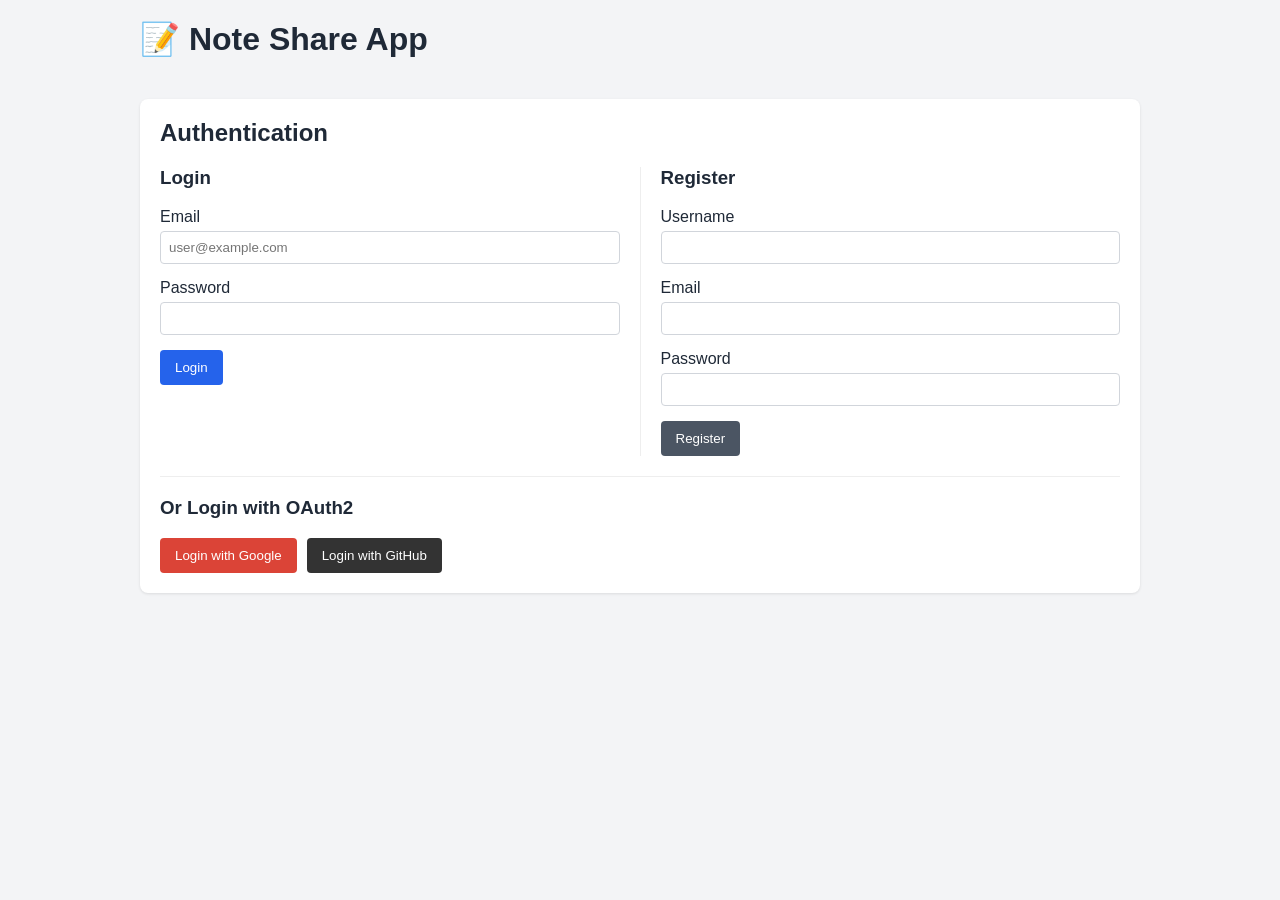
==== src/main/resources/static/index.html @ fef1c325 "feat: implement OAuth2 login with Google and GitHub" ====
<!DOCTYPE html>
<html lang="en">
<head>
    <meta charset="UTF-8">
    <meta name="viewport" content="width=device-width, initial-scale=1.0">
    <title>Note Share Tester</title>
    <style>
        :root {
            --primary: #2563eb;
            --danger: #dc2626;
            --success: #16a34a;
            --bg: #f3f4f6;
            --card: #ffffff;
        }
        body {
            font-family: -apple-system, BlinkMacSystemFont, "Segoe UI", Roboto, sans-serif;
            background-color: var(--bg);
            margin: 0;
            padding: 20px;
            color: #1f2937;
        }
        .container {
            max-width: 1000px;
            margin: 0 auto;
        }
        .card {
            background: var(--card);
            padding: 20px;
            border-radius: 8px;
            box-shadow: 0 1px 3px rgba(0,0,0,0.1);
            margin-bottom: 20px;
        }
        h1, h2, h3 { margin-top: 0; }
        .hidden { display: none !important; }

        /* Forms */
        .form-group { margin-bottom: 15px; }
        label { display: block; margin-bottom: 5px; font-weight: 500; }
        input, textarea, select {
            width: 100%;
            padding: 8px;
            border: 1px solid #d1d5db;
            border-radius: 4px;
            box-sizing: border-box;
        }
        button {
            background-color: var(--primary);
            color: white;
            padding: 10px 15px;
            border: none;
            border-radius: 4px;
            cursor: pointer;
            font-weight: 500;
        }
        button:hover { opacity: 0.9; }
        button.danger { background-color: var(--danger); }
        button.secondary { background-color: #4b5563; }

        /* Auth Buttons */
        .oauth-buttons { display: flex; gap: 10px; margin-top: 10px; }
        .btn-google { background-color: #db4437; }
        .btn-github { background-color: #333; }

        /* Note List */
        .note-item {
            border: 1px solid #e5e7eb;
            padding: 15px;
            border-radius: 6px;
            margin-bottom: 10px;
            display: flex;
            justify-content: space-between;
            align-items: center;
        }
        .note-info h4 { margin: 0 0 5px 0; }
        .note-meta { font-size: 0.85em; color: #6b7280; }
        .note-actions { display: flex; gap: 5px; }

        /* Navbar */
        .navbar {
            display: flex;
            justify-content: space-between;
            align-items: center;
            margin-bottom: 20px;
        }
        .status { font-weight: bold; }
        .token-display {
            word-break: break-all;
            font-size: 0.7em;
            background: #eee;
            padding: 5px;
            margin-top: 5px;
            max-height: 50px;
            overflow-y: auto;
        }
    </style>
</head>
<body>

<div class="container">
    <div class="navbar">
        <h1>📝 Note Share App</h1>
        <div id="userInfoSection" class="hidden">
            <span>Hello, <span id="displayUsername">User</span></span>
            <button onclick="logout()" class="secondary" style="margin-left: 10px;">Logout</button>
        </div>
    </div>

    <div id="authSection">
        <div class="card">
            <h2>Authentication</h2>
            <div style="display: flex; gap: 20px;">
                <div style="flex: 1;">
                    <h3>Login</h3>
                    <form onsubmit="handleLogin(event)">
                        <div class="form-group">
                            <label>Email</label>
                            <input type="email" name="email" required placeholder="user@example.com">
                        </div>
                        <div class="form-group">
                            <label>Password</label>
                            <input type="password" name="password" required>
                        </div>
                        <button type="submit">Login</button>
                    </form>
                </div>
                <div style="border-left: 1px solid #eee; padding-left: 20px; flex: 1;">
                    <h3>Register</h3>
                    <form onsubmit="handleRegister(event)">
                        <div class="form-group">
                            <label>Username</label>
                            <input type="text" name="username" required>
                        </div>
                        <div class="form-group">
                            <label>Email</label>
                            <input type="email" name="email" required>
                        </div>
                        <div class="form-group">
                            <label>Password</label>
                            <input type="password" name="password" required>
                        </div>
                        <button type="submit" class="secondary">Register</button>
                    </form>
                </div>
            </div>

            <hr style="margin: 20px 0; border: 0; border-top: 1px solid #eee;">

            <h3>Or Login with OAuth2</h3>
            <div class="oauth-buttons">
                <a href="http://localhost:8080/oauth2/authorization/google">
                    <button type="button" class="btn-google">Login with Google</button>
                </a>
                <a href="http://localhost:8080/oauth2/authorization/github">
                    <button type="button" class="btn-github">Login with GitHub</button>
                </a>
            </div>
        </div>
    </div>

    <div id="appSection" class="hidden">

        <div class="card">
            <h2>My Profile</h2>
            <div id="profileDetails">Loading...</div>
        </div>

        <div class="card">
            <h2>Upload Note</h2>
            <form onsubmit="handleUpload(event)">
                <div class="form-group">
                    <label>Title</label>
                    <input type="text" id="uploadTitle" required>
                </div>
                <div class="form-group">
                    <label>Subject</label>
                    <input type="text" id="uploadSubject">
                </div>
                <div class="form-group">
                    <label>Description</label>
                    <textarea id="uploadDesc" rows="2"></textarea>
                </div>
                <div class="form-group">
                    <label>File</label>
                    <input type="file" id="uploadFile" required>
                </div>
                <button type="submit">Upload Note</button>
            </form>
        </div>

        <div class="card">
            <div style="display: flex; justify-content: space-between; align-items: center;">
                <h2>All Notes</h2>
                <button onclick="loadNotes()" class="secondary">Refresh</button>
            </div>
            <div id="notesList">
                <p>Loading notes...</p>
            </div>
        </div>
    </div>
</div>

<script>
    const API_BASE = 'http://localhost:8080';
    let authToken = localStorage.getItem('jwt_token');

    // --- INIT ---
    window.onload = function() {
        // Check for OAuth2 token in URL (redirected from backend)
        const params = new URLSearchParams(window.location.search);
        const urlToken = params.get('token');

        if (urlToken) {
            authToken = urlToken;
            localStorage.setItem('jwt_token', authToken);
            // Clean URL
            window.history.replaceState({}, document.title, "/");
        }

        updateUIState();
    };

    function updateUIState() {
        const authSection = document.getElementById('authSection');
        const appSection = document.getElementById('appSection');
        const userInfoSection = document.getElementById('userInfoSection');

        if (authToken) {
            authSection.classList.add('hidden');
            appSection.classList.remove('hidden');
            userInfoSection.classList.remove('hidden');
            loadProfile();
            loadNotes();
        } else {
            authSection.classList.remove('hidden');
            appSection.classList.add('hidden');
            userInfoSection.classList.add('hidden');
        }
    }

    function logout() {
        authToken = null;
        localStorage.removeItem('jwt_token');
        updateUIState();
    }

    // --- API HELPERS ---
    async function fetchAuth(endpoint, options = {}) {
        options.headers = options.headers || {};
        options.headers['Authorization'] = `Bearer ${authToken}`;

        const response = await fetch(`${API_BASE}${endpoint}`, options);
        if (response.status === 401 || response.status === 403) {
            alert("Session expired. Please login again.");
            logout();
            return null;
        }
        return response;
    }

    // --- AUTH ACTIONS ---
    async function handleLogin(e) {
        e.preventDefault();
        const form = e.target;
        const payload = {
            email: form.email.value,
            password: form.password.value
        };

        try {
            const res = await fetch(`${API_BASE}/auth/login`, {
                method: 'POST',
                headers: { 'Content-Type': 'application/json' },
                body: JSON.stringify(payload)
            });

            if (!res.ok) throw new Error('Login failed');

            const data = await res.json();
            authToken = data.accessToken;
            localStorage.setItem('jwt_token', authToken);
            updateUIState();
            form.reset();
        } catch (err) {
            alert(err.message);
        }
    }

    async function handleRegister(e) {
        e.preventDefault();
        const form = e.target;
        const payload = {
            username: form.username.value,
            email: form.email.value,
            password: form.password.value
        };

        try {
            const res = await fetch(`${API_BASE}/auth/register`, {
                method: 'POST',
                headers: { 'Content-Type': 'application/json' },
                body: JSON.stringify(payload)
            });

            if (!res.ok) throw new Error('Registration failed');

            const data = await res.json();
            authToken = data.accessToken;
            localStorage.setItem('jwt_token', authToken);
            updateUIState();
            form.reset();
            alert("Registered successfully!");
        } catch (err) {
            alert(err.message);
        }
    }

    // --- DATA ACTIONS ---
    async function loadProfile() {
        const res = await fetchAuth('/users/profile/me');
        if (!res) return;
        const data = await res.json();

        document.getElementById('displayUsername').innerText = data.username;
        document.getElementById('profileDetails').innerHTML = `
            <p><strong>Username:</strong> ${data.username}</p>
            <p><strong>Email:</strong> ${data.email}</p>
            <p><strong>Uploaded Notes:</strong> ${data.uploadedNotes ? data.uploadedNotes.length : 0}</p>
            <p><strong>Bookmarked Notes:</strong> ${data.bookmarkedNotes ? data.bookmarkedNotes.length : 0}</p>
        `;
    }

    async function loadNotes() {
        const res = await fetchAuth('/notes'); // Defaults: page 0, size 10
        if (!res) return;
        const page = await res.json();
        const notes = page.content;

        const list = document.getElementById('notesList');
        if (notes.length === 0) {
            list.innerHTML = '<p>No notes found.</p>';
            return;
        }

        list.innerHTML = notes.map(note => `
            <div class="note-item">
                <div class="note-info">
                    <h4>${note.title} <span style="font-weight:normal; font-size:0.8em; color:#666">(${note.fileType})</span></h4>
                    <div class="note-meta">
                        Subject: ${note.subject || 'N/A'} |
                        By: ${note.uploadedBy} |
                        Size: ${(note.fileSize / 1024).toFixed(1)} KB
                    </div>
                </div>
                <div class="note-actions">
                    <button onclick="downloadNote(${note.id})" class="secondary">Download</button>
                    <button onclick="deleteNote(${note.id})" class="danger">Delete</button>
                </div>
            </div>
        `).join('');
    }

    async function handleUpload(e) {
        e.preventDefault();
        const formData = new FormData();
        formData.append('title', document.getElementById('uploadTitle').value);
        formData.append('subject', document.getElementById('uploadSubject').value);
        formData.append('description', document.getElementById('uploadDesc').value);
        formData.append('file', document.getElementById('uploadFile').files[0]);

        try {
            const res = await fetchAuth('/notes/upload', {
                method: 'POST',
                // Content-Type header is auto-set by browser for FormData with boundary
                body: formData
            });

            if (res.ok) {
                alert('Note uploaded!');
                e.target.reset();
                loadNotes();
                loadProfile(); // Update count
            } else {
                alert('Upload failed');
            }
        } catch (err) {
            console.error(err);
            alert('Error uploading note');
        }
    }

    async function deleteNote(id) {
        if (!confirm('Are you sure?')) return;

        const res = await fetchAuth(`/notes/${id}`, { method: 'DELETE' });
        if (res && res.ok) {
            loadNotes();
            loadProfile();
        } else {
            alert('Failed to delete (Are you the owner?)');
        }
    }

    async function downloadNote(id) {
        // First get the download URL
        const res = await fetchAuth(`/notes/${id}/download`);
        if (res && res.ok) {
            const data = await res.json();
            // Open in new tab
            window.open(data.downloadUrl, '_blank');
        } else {
            alert('Could not get download link');
        }
    }
</script>

</body>
</html>
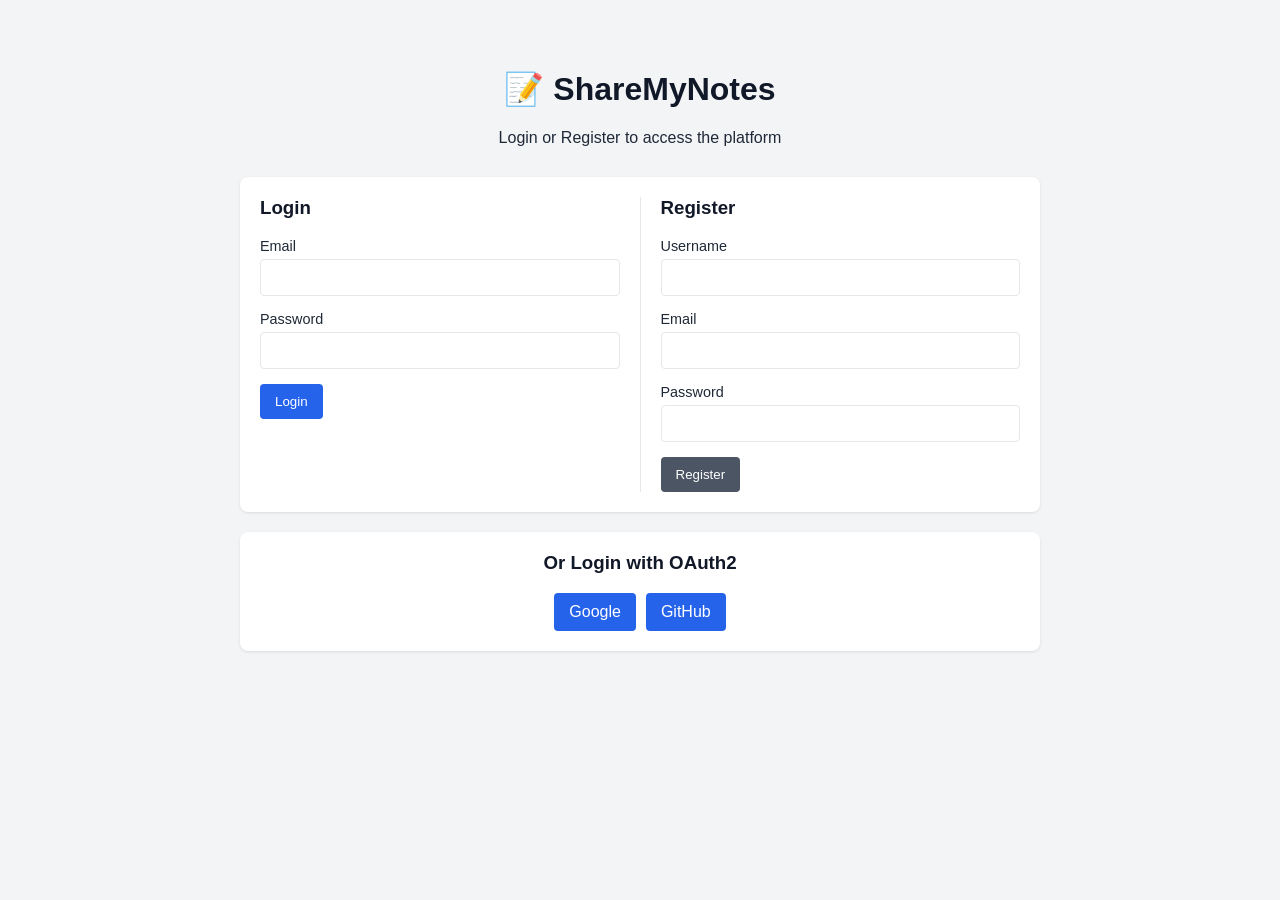
==== commit 49b91d2f: "feat: refactor frontend into a responsive multi-page application" ====
--- a/src/main/resources/static/index.html
+++ b/src/main/resources/static/index.html
@@ -3,415 +3,57 @@
 <head>
     <meta charset="UTF-8">
     <meta name="viewport" content="width=device-width, initial-scale=1.0">
-    <title>Note Share Tester</title>
-    <style>
-        :root {
-            --primary: #2563eb;
-            --danger: #dc2626;
-            --success: #16a34a;
-            --bg: #f3f4f6;
-            --card: #ffffff;
-        }
-        body {
-            font-family: -apple-system, BlinkMacSystemFont, "Segoe UI", Roboto, sans-serif;
-            background-color: var(--bg);
-            margin: 0;
-            padding: 20px;
-            color: #1f2937;
-        }
-        .container {
-            max-width: 1000px;
-            margin: 0 auto;
-        }
-        .card {
-            background: var(--card);
-            padding: 20px;
-            border-radius: 8px;
-            box-shadow: 0 1px 3px rgba(0,0,0,0.1);
-            margin-bottom: 20px;
-        }
-        h1, h2, h3 { margin-top: 0; }
-        .hidden { display: none !important; }
-
-        /* Forms */
-        .form-group { margin-bottom: 15px; }
-        label { display: block; margin-bottom: 5px; font-weight: 500; }
-        input, textarea, select {
-            width: 100%;
-            padding: 8px;
-            border: 1px solid #d1d5db;
-            border-radius: 4px;
-            box-sizing: border-box;
-        }
-        button {
-            background-color: var(--primary);
-            color: white;
-            padding: 10px 15px;
-            border: none;
-            border-radius: 4px;
-            cursor: pointer;
-            font-weight: 500;
-        }
-        button:hover { opacity: 0.9; }
-        button.danger { background-color: var(--danger); }
-        button.secondary { background-color: #4b5563; }
-
-        /* Auth Buttons */
-        .oauth-buttons { display: flex; gap: 10px; margin-top: 10px; }
-        .btn-google { background-color: #db4437; }
-        .btn-github { background-color: #333; }
-
-        /* Note List */
-        .note-item {
-            border: 1px solid #e5e7eb;
-            padding: 15px;
-            border-radius: 6px;
-            margin-bottom: 10px;
-            display: flex;
-            justify-content: space-between;
-            align-items: center;
-        }
-        .note-info h4 { margin: 0 0 5px 0; }
-        .note-meta { font-size: 0.85em; color: #6b7280; }
-        .note-actions { display: flex; gap: 5px; }
-
-        /* Navbar */
-        .navbar {
-            display: flex;
-            justify-content: space-between;
-            align-items: center;
-            margin-bottom: 20px;
-        }
-        .status { font-weight: bold; }
-        .token-display {
-            word-break: break-all;
-            font-size: 0.7em;
-            background: #eee;
-            padding: 5px;
-            margin-top: 5px;
-            max-height: 50px;
-            overflow-y: auto;
-        }
-    </style>
+    <title>Home - ShareMyNotes</title>
+    <link rel="stylesheet" href="css/style.css">
 </head>
 <body>
+<div class="container">
+    <nav class="navbar">
+        <h1>📝 ShareMyNotes</h1>
+        <div class="nav-links">
+            <a href="index.html">Home</a>
+            <a href="upload.html">Upload Note</a>
+            <a href="bookmarks.html">Bookmarks</a>
+            <a href="profile.html">Profile</a>
+            <button onclick="logout()" class="danger btn-sm">Logout</button>
+        </div>
+    </nav>
 
-<div class="container">
-    <div class="navbar">
-        <h1>📝 Note Share App</h1>
-        <div id="userInfoSection" class="hidden">
-            <span>Hello, <span id="displayUsername">User</span></span>
-            <button onclick="logout()" class="secondary" style="margin-left: 10px;">Logout</button>
-        </div>
+    <div class="card">
+        <h2>Search Notes</h2>
+        <form id="searchForm" class="search-form">
+            <input type="text" id="searchTitle" placeholder="Title...">
+            <input type="text" id="searchSubject" placeholder="Subject...">
+            <input type="text" id="searchUploader" placeholder="Uploader...">
+            <button type="submit" class="secondary">Search</button>
+            <button type="button" onclick="clearSearch()" class="danger">Clear</button>
+        </form>
     </div>
 
-    <div id="authSection">
-        <div class="card">
-            <h2>Authentication</h2>
-            <div style="display: flex; gap: 20px;">
-                <div style="flex: 1;">
-                    <h3>Login</h3>
-                    <form onsubmit="handleLogin(event)">
-                        <div class="form-group">
-                            <label>Email</label>
-                            <input type="email" name="email" required placeholder="user@example.com">
-                        </div>
-                        <div class="form-group">
-                            <label>Password</label>
-                            <input type="password" name="password" required>
-                        </div>
-                        <button type="submit">Login</button>
-                    </form>
-                </div>
-                <div style="border-left: 1px solid #eee; padding-left: 20px; flex: 1;">
-                    <h3>Register</h3>
-                    <form onsubmit="handleRegister(event)">
-                        <div class="form-group">
-                            <label>Username</label>
-                            <input type="text" name="username" required>
-                        </div>
-                        <div class="form-group">
-                            <label>Email</label>
-                            <input type="email" name="email" required>
-                        </div>
-                        <div class="form-group">
-                            <label>Password</label>
-                            <input type="password" name="password" required>
-                        </div>
-                        <button type="submit" class="secondary">Register</button>
-                    </form>
-                </div>
-            </div>
-
-            <hr style="margin: 20px 0; border: 0; border-top: 1px solid #eee;">
-
-            <h3>Or Login with OAuth2</h3>
-            <div class="oauth-buttons">
-                <a href="http://localhost:8080/oauth2/authorization/google">
-                    <button type="button" class="btn-google">Login with Google</button>
-                </a>
-                <a href="http://localhost:8080/oauth2/authorization/github">
-                    <button type="button" class="btn-github">Login with GitHub</button>
-                </a>
-            </div>
+    <div class="card">
+        <div class="flex-between">
+            <h2>All Notes</h2>
+            <button onclick="loadNotes()" class="secondary btn-sm">Refresh</button>
         </div>
-    </div>
-
-    <div id="appSection" class="hidden">
-
-        <div class="card">
-            <h2>My Profile</h2>
-            <div id="profileDetails">Loading...</div>
-        </div>
-
-        <div class="card">
-            <h2>Upload Note</h2>
-            <form onsubmit="handleUpload(event)">
-                <div class="form-group">
-                    <label>Title</label>
-                    <input type="text" id="uploadTitle" required>
-                </div>
-                <div class="form-group">
-                    <label>Subject</label>
-                    <input type="text" id="uploadSubject">
-                </div>
-                <div class="form-group">
-                    <label>Description</label>
-                    <textarea id="uploadDesc" rows="2"></textarea>
-                </div>
-                <div class="form-group">
-                    <label>File</label>
-                    <input type="file" id="uploadFile" required>
-                </div>
-                <button type="submit">Upload Note</button>
-            </form>
-        </div>
-
-        <div class="card">
-            <div style="display: flex; justify-content: space-between; align-items: center;">
-                <h2>All Notes</h2>
-                <button onclick="loadNotes()" class="secondary">Refresh</button>
-            </div>
-            <div id="notesList">
-                <p>Loading notes...</p>
-            </div>
-        </div>
+        <div id="notesList"><p>Loading notes...</p></div>
     </div>
 </div>
 
-<script>
-    const API_BASE = 'http://localhost:8080';
-    let authToken = localStorage.getItem('jwt_token');
+<div id="editNoteModal" class="modal hidden">
+    <div class="modal-content card">
+        <h2>Edit Note</h2>
+        <form id="editNoteForm">
+            <input type="hidden" id="editNoteId">
+            <div class="form-group"><label>Title</label><input type="text" id="editTitle" required></div>
+            <div class="form-group"><label>Subject</label><input type="text" id="editSubject"></div>
+            <div class="form-group"><label>Description</label><textarea id="editDesc" rows="2"></textarea></div>
+            <div class="form-group"><label>Replace File (Optional)</label><input type="file" id="editFile"></div>
+            <button type="submit">Update Note</button>
+            <button type="button" onclick="closeEditModal()" class="secondary">Cancel</button>
+        </form>
+    </div>
+</div>
 
-    // --- INIT ---
-    window.onload = function() {
-        // Check for OAuth2 token in URL (redirected from backend)
-        const params = new URLSearchParams(window.location.search);
-        const urlToken = params.get('token');
-
-        if (urlToken) {
-            authToken = urlToken;
-            localStorage.setItem('jwt_token', authToken);
-            // Clean URL
-            window.history.replaceState({}, document.title, "/");
-        }
-
-        updateUIState();
-    };
-
-    function updateUIState() {
-        const authSection = document.getElementById('authSection');
-        const appSection = document.getElementById('appSection');
-        const userInfoSection = document.getElementById('userInfoSection');
-
-        if (authToken) {
-            authSection.classList.add('hidden');
-            appSection.classList.remove('hidden');
-            userInfoSection.classList.remove('hidden');
-            loadProfile();
-            loadNotes();
-        } else {
-            authSection.classList.remove('hidden');
-            appSection.classList.add('hidden');
-            userInfoSection.classList.add('hidden');
-        }
-    }
-
-    function logout() {
-        authToken = null;
-        localStorage.removeItem('jwt_token');
-        updateUIState();
-    }
-
-    // --- API HELPERS ---
-    async function fetchAuth(endpoint, options = {}) {
-        options.headers = options.headers || {};
-        options.headers['Authorization'] = `Bearer ${authToken}`;
-
-        const response = await fetch(`${API_BASE}${endpoint}`, options);
-        if (response.status === 401 || response.status === 403) {
-            alert("Session expired. Please login again.");
-            logout();
-            return null;
-        }
-        return response;
-    }
-
-    // --- AUTH ACTIONS ---
-    async function handleLogin(e) {
-        e.preventDefault();
-        const form = e.target;
-        const payload = {
-            email: form.email.value,
-            password: form.password.value
-        };
-
-        try {
-            const res = await fetch(`${API_BASE}/auth/login`, {
-                method: 'POST',
-                headers: { 'Content-Type': 'application/json' },
-                body: JSON.stringify(payload)
-            });
-
-            if (!res.ok) throw new Error('Login failed');
-
-            const data = await res.json();
-            authToken = data.accessToken;
-            localStorage.setItem('jwt_token', authToken);
-            updateUIState();
-            form.reset();
-        } catch (err) {
-            alert(err.message);
-        }
-    }
-
-    async function handleRegister(e) {
-        e.preventDefault();
-        const form = e.target;
-        const payload = {
-            username: form.username.value,
-            email: form.email.value,
-            password: form.password.value
-        };
-
-        try {
-            const res = await fetch(`${API_BASE}/auth/register`, {
-                method: 'POST',
-                headers: { 'Content-Type': 'application/json' },
-                body: JSON.stringify(payload)
-            });
-
-            if (!res.ok) throw new Error('Registration failed');
-
-            const data = await res.json();
-            authToken = data.accessToken;
-            localStorage.setItem('jwt_token', authToken);
-            updateUIState();
-            form.reset();
-            alert("Registered successfully!");
-        } catch (err) {
-            alert(err.message);
-        }
-    }
-
-    // --- DATA ACTIONS ---
-    async function loadProfile() {
-        const res = await fetchAuth('/users/profile/me');
-        if (!res) return;
-        const data = await res.json();
-
-        document.getElementById('displayUsername').innerText = data.username;
-        document.getElementById('profileDetails').innerHTML = `
-            <p><strong>Username:</strong> ${data.username}</p>
-            <p><strong>Email:</strong> ${data.email}</p>
-            <p><strong>Uploaded Notes:</strong> ${data.uploadedNotes ? data.uploadedNotes.length : 0}</p>
-            <p><strong>Bookmarked Notes:</strong> ${data.bookmarkedNotes ? data.bookmarkedNotes.length : 0}</p>
-        `;
-    }
-
-    async function loadNotes() {
-        const res = await fetchAuth('/notes'); // Defaults: page 0, size 10
-        if (!res) return;
-        const page = await res.json();
-        const notes = page.content;
-
-        const list = document.getElementById('notesList');
-        if (notes.length === 0) {
-            list.innerHTML = '<p>No notes found.</p>';
-            return;
-        }
-
-        list.innerHTML = notes.map(note => `
-            <div class="note-item">
-                <div class="note-info">
-                    <h4>${note.title} <span style="font-weight:normal; font-size:0.8em; color:#666">(${note.fileType})</span></h4>
-                    <div class="note-meta">
-                        Subject: ${note.subject || 'N/A'} |
-                        By: ${note.uploadedBy} |
-                        Size: ${(note.fileSize / 1024).toFixed(1)} KB
-                    </div>
-                </div>
-                <div class="note-actions">
-                    <button onclick="downloadNote(${note.id})" class="secondary">Download</button>
-                    <button onclick="deleteNote(${note.id})" class="danger">Delete</button>
-                </div>
-            </div>
-        `).join('');
-    }
-
-    async function handleUpload(e) {
-        e.preventDefault();
-        const formData = new FormData();
-        formData.append('title', document.getElementById('uploadTitle').value);
-        formData.append('subject', document.getElementById('uploadSubject').value);
-        formData.append('description', document.getElementById('uploadDesc').value);
-        formData.append('file', document.getElementById('uploadFile').files[0]);
-
-        try {
-            const res = await fetchAuth('/notes/upload', {
-                method: 'POST',
-                // Content-Type header is auto-set by browser for FormData with boundary
-                body: formData
-            });
-
-            if (res.ok) {
-                alert('Note uploaded!');
-                e.target.reset();
-                loadNotes();
-                loadProfile(); // Update count
-            } else {
-                alert('Upload failed');
-            }
-        } catch (err) {
-            console.error(err);
-            alert('Error uploading note');
-        }
-    }
-
-    async function deleteNote(id) {
-        if (!confirm('Are you sure?')) return;
-
-        const res = await fetchAuth(`/notes/${id}`, { method: 'DELETE' });
-        if (res && res.ok) {
-            loadNotes();
-            loadProfile();
-        } else {
-            alert('Failed to delete (Are you the owner?)');
-        }
-    }
-
-    async function downloadNote(id) {
-        // First get the download URL
-        const res = await fetchAuth(`/notes/${id}/download`);
-        if (res && res.ok) {
-            const data = await res.json();
-            // Open in new tab
-            window.open(data.downloadUrl, '_blank');
-        } else {
-            alert('Could not get download link');
-        }
-    }
-</script>
-
+<script src="js/app.js"></script>
 </body>
 </html>
--- a/src/main/resources/static/css/style.css
+++ b/src/main/resources/static/css/style.css
@@ -0,0 +1,68 @@
+:root {
+    --primary: #2563eb; --danger: #dc2626; --success: #16a34a;
+    --secondary: #4b5563; --bg: #f3f4f6; --card: #ffffff; --border: #e5e7eb;
+}
+body {
+    font-family: -apple-system, BlinkMacSystemFont, "Segoe UI", Roboto, sans-serif;
+    background-color: var(--bg); margin: 0; padding: 20px; color: #1f2937;
+}
+.container { max-width: 1000px; margin: 0 auto; }
+.card { background: var(--card); padding: 20px; border-radius: 8px; box-shadow: 0 1px 3px rgba(0,0,0,0.1); margin-bottom: 20px; }
+.hidden { display: none !important; }
+.text-center { text-align: center; }
+.flex-between { display: flex; justify-content: space-between; align-items: center; }
+
+/* Typography & Links */
+h1, h2, h3 { margin-top: 0; color: #111827; }
+a { text-decoration: none; color: var(--primary); }
+a:hover { text-decoration: underline; }
+
+/* Navbar */
+.navbar { display: flex; justify-content: space-between; align-items: center; margin-bottom: 30px; background: var(--card); padding: 15px 20px; border-radius: 8px; box-shadow: 0 1px 3px rgba(0,0,0,0.1); }
+.nav-links { display: flex; gap: 15px; align-items: center; }
+.nav-links a { color: var(--secondary); font-weight: 500; text-decoration: none; }
+.nav-links a:hover { color: var(--primary); }
+.nav-links a.active { color: var(--primary); border-bottom: 2px solid var(--primary); }
+
+/* Forms & Inputs */
+.form-group { margin-bottom: 15px; }
+label { display: block; margin-bottom: 5px; font-weight: 500; font-size: 0.9em; }
+input, textarea, select { width: 100%; padding: 10px; border: 1px solid var(--border); border-radius: 4px; box-sizing: border-box; }
+
+/* Buttons */
+button, .btn { background-color: var(--primary); color: white; padding: 10px 15px; border: none; border-radius: 4px; cursor: pointer; font-weight: 500; text-decoration: none; display: inline-block; }
+button:hover, .btn:hover { opacity: 0.9; }
+.danger { background-color: var(--danger); }
+.secondary { background-color: var(--secondary); }
+.success { background-color: var(--success); }
+.btn-sm { padding: 5px 10px; font-size: 0.85em; }
+
+/* Note Items */
+.list-item { border: 1px solid var(--border); padding: 15px; border-radius: 6px; margin-bottom: 10px; display: flex; justify-content: space-between; align-items: flex-start; background-color: #fafafa; }
+.list-info h4 { margin: 0 0 5px 0; font-size: 1.1em; color: var(--primary);}
+.list-meta { font-size: 0.85em; color: #6b7280; margin-bottom: 8px;}
+.list-actions { display: flex; gap: 5px; flex-wrap: wrap; justify-content: flex-end;}
+
+/* Auth Layout */
+.auth-container { display: flex; gap: 20px; }
+.auth-box { flex: 1; }
+.divider { border-left: 1px solid var(--border); padding-left: 20px; }
+.oauth-buttons { display: flex; gap: 10px; justify-content: center; margin-top: 15px; }
+
+/* Search Bar */
+.search-form { display: grid; grid-template-columns: 1fr 1fr 1fr auto auto; gap: 10px; }
+
+/* Modal */
+.modal { position: fixed; top: 0; left: 0; width: 100%; height: 100%; background: rgba(0,0,0,0.5); display: flex; justify-content: center; align-items: center; z-index: 1000; }
+.modal-content { width: 100%; max-width: 500px; }
+
+/* Mobile */
+@media (max-width: 768px) {
+    .auth-container { flex-direction: column; }
+    .divider { border-left: none; border-top: 1px solid var(--border); padding-left: 0; padding-top: 20px; margin-top: 20px; }
+    .search-form { grid-template-columns: 1fr; }
+    .list-item { flex-direction: column; gap: 10px; }
+    .list-actions { justify-content: flex-start; width: 100%;}
+    .navbar { flex-direction: column; gap: 15px; }
+    .nav-links { flex-wrap: wrap; justify-content: center; }
+}
